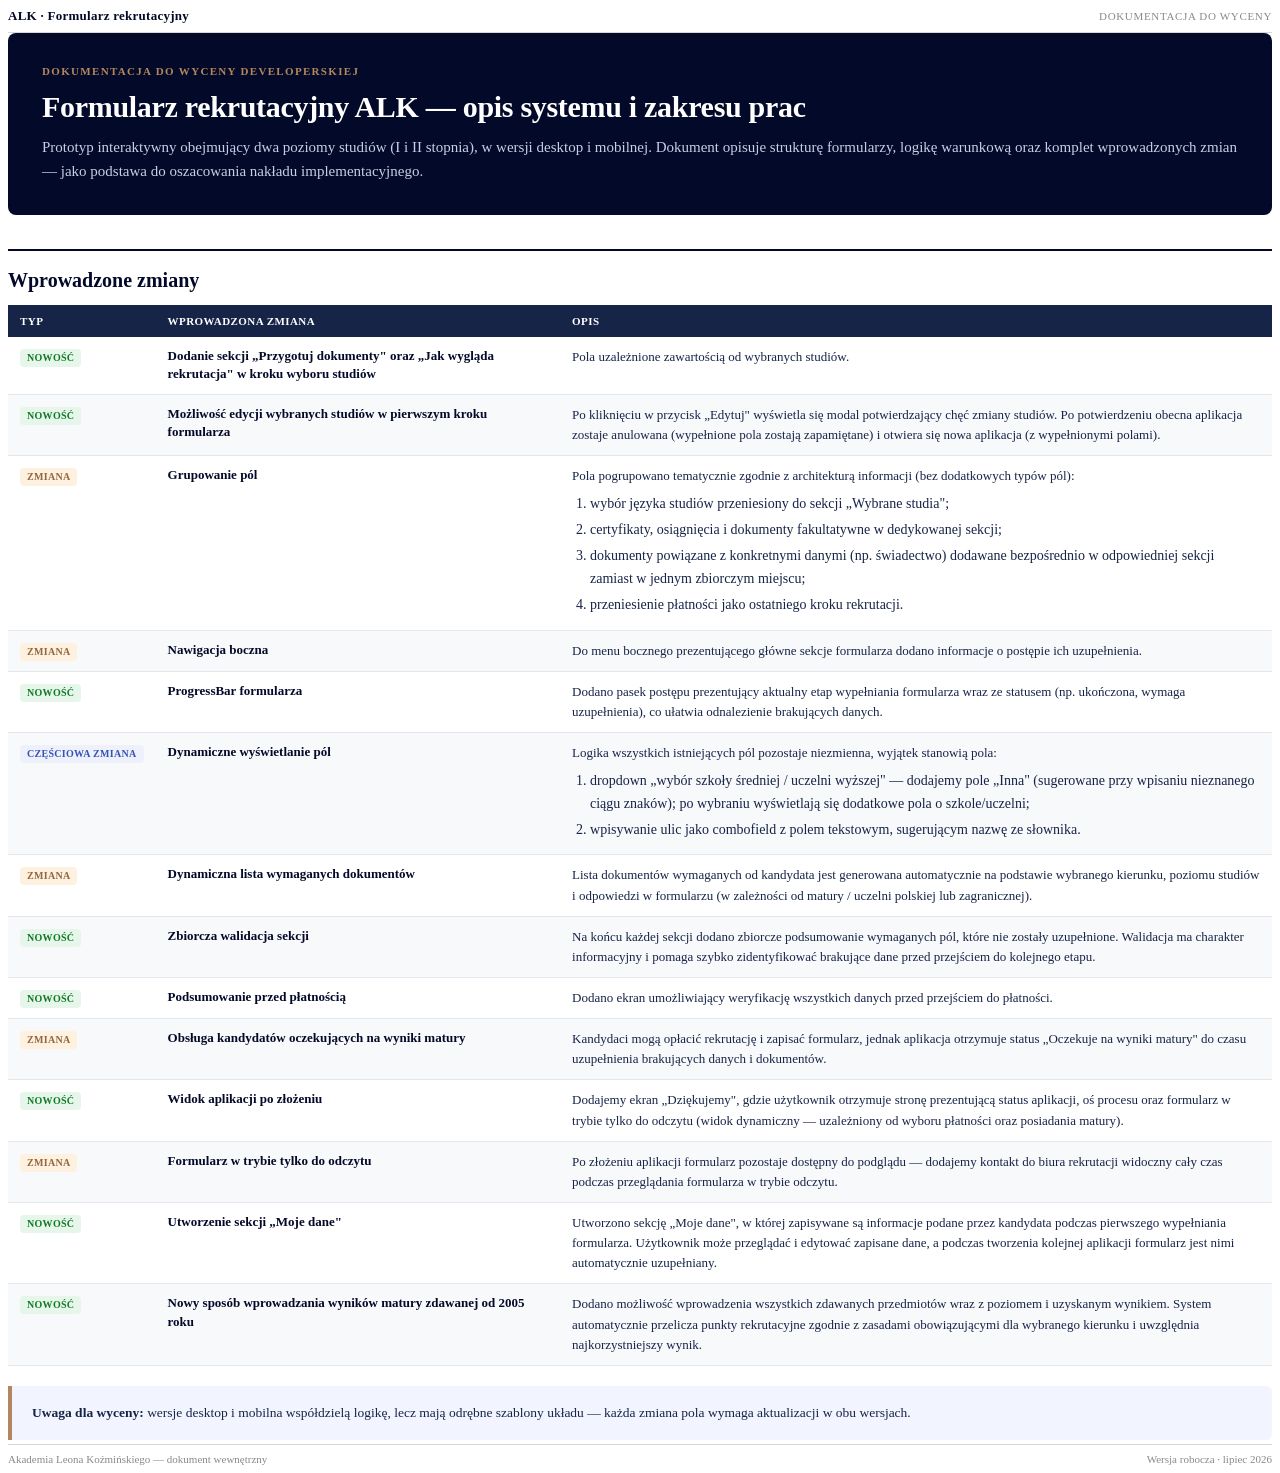
==== Dokumentacja - formularz rekrutacyjny.dc.html @ 892fb426 "Add files via upload" ====
<!DOCTYPE html>
<html>
<head>
<meta charset="utf-8">
<meta name="viewport" content="width=device-width, initial-scale=1">
<script src="./support.js"></script>
</head>
<body>
<x-dc>
<helmet>
  <link rel="stylesheet" href="_ds/alk-design-system-ae29057b-7f9b-48de-879c-d9b3e407c6e5/tokens/fonts.css">
  <link rel="stylesheet" href="_ds/alk-design-system-ae29057b-7f9b-48de-879c-d9b3e407c6e5/tokens/colors.css">
  <link rel="stylesheet" href="_ds/alk-design-system-ae29057b-7f9b-48de-879c-d9b3e407c6e5/tokens/typography.css">
  <link rel="stylesheet" href="_ds/alk-design-system-ae29057b-7f9b-48de-879c-d9b3e407c6e5/tokens/spacing.css">
  <link rel="stylesheet" href="_ds/alk-design-system-ae29057b-7f9b-48de-879c-d9b3e407c6e5/styles.css">
  <style>
    doc-page:not(:defined){visibility:hidden}
    .doc a{color:#A00332;text-decoration:none}
    .doc a:hover{text-decoration:underline}
    .doc h1{font:600 30px/1.2 var(--font-ui,'Open Sans');color:#030928;margin:0 0 6px;letter-spacing:-0.01em}
    .doc h2{font:600 20px/1.3 var(--font-ui,'Open Sans');color:#030928;margin:34px 0 12px;padding-top:16px;border-top:2px solid #030928}
    .doc p,.doc li{font:14px/1.65 var(--font-form,'Roboto');color:#162447;text-wrap:pretty}
    .doc ol{margin:6px 0 0;padding-left:18px}
    .doc li{margin:3px 0}
    .doc table{width:100%;border-collapse:collapse;margin:12px 0;break-inside:auto}
    .doc th{font:600 11px/1.3 var(--font-ui,'Open Sans');text-transform:uppercase;letter-spacing:0.04em;color:#fff;background:#162447;text-align:left;padding:9px 12px}
    .doc td{font:13px/1.55 var(--font-form,'Roboto');color:#162447;padding:10px 12px;border-bottom:1px solid #E4E7F0;vertical-align:top}
    .doc tr:nth-child(even) td{background:#F8F9FB}
    .doc tr{break-inside:avoid}
    .doc .tag{display:inline-block;white-space:nowrap;font:600 10px/1 var(--font-ui,'Open Sans');text-transform:uppercase;letter-spacing:0.03em;padding:4px 7px;border-radius:4px}
    .doc .tag-new{background:#E7F6EA;color:#0F7A24}
    .doc .tag-mod{background:#FFF1E0;color:#91653F}
    .doc .tag-part{background:#EEF1FB;color:#3252B5}
    .doc .change{font:600 13px/1.4 var(--font-ui,'Open Sans');color:#030928}
    .doc .callout{background:#F2F5FF;border-left:4px solid #B4865E;padding:16px 20px;margin:20px 0 4px;border-radius:0 6px 6px 0;break-inside:avoid}
    .doc .callout p{margin:0;font-size:13.5px}
  </style>
</helmet>
<div class="doc">
<x-import component-from-global-scope="doc-page" from="./doc-page.js" margin="0.7in" hint-size="100%,100%">

  <div slot="header" style="display:flex;justify-content:space-between;align-items:center;padding-bottom:8px;border-bottom:1px solid #D8D8DA">
    <span style="font:700 13px var(--font-ui,'Open Sans');color:#030928;letter-spacing:0.02em">ALK · Formularz rekrutacyjny</span>
    <span style="font:11px var(--font-form,'Roboto');color:#89898A;text-transform:uppercase;letter-spacing:0.06em">Dokumentacja do wyceny</span>
  </div>

  <div style="background:#030928;color:#fff;padding:32px 34px;border-radius:8px;margin-bottom:8px">
    <div style="font:600 11px var(--font-ui,'Open Sans');letter-spacing:0.12em;text-transform:uppercase;color:#B4865E;margin-bottom:12px">Dokumentacja do wyceny developerskiej</div>
    <h1 style="color:#fff;font-size:30px;margin:0 0 10px">Formularz rekrutacyjny ALK — opis systemu i zakresu prac</h1>
    <p style="font:15px/1.6 var(--font-form,'Roboto');color:#C7CEE6;margin:0">Prototyp interaktywny obejmujący dwa poziomy studiów (I i II stopnia), w wersji desktop i mobilnej. Dokument opisuje strukturę formularzy, logikę warunkową oraz komplet wprowadzonych zmian — jako podstawa do oszacowania nakładu implementacyjnego.</p>
  </div>

  <h2>Wprowadzone zmiany</h2>
  <table>
    <thead><tr><th style="width:104px">Typ</th><th style="width:32%">Wprowadzona zmiana</th><th>Opis</th></tr></thead>
    <tbody>
      <tr>
        <td><span class="tag tag-new">Nowość</span></td>
        <td class="change">Dodanie sekcji „Przygotuj dokumenty" oraz „Jak wygląda rekrutacja" w kroku wyboru studiów</td>
        <td>Pola uzależnione zawartością od wybranych studiów.</td>
      </tr>
      <tr>
        <td><span class="tag tag-new">Nowość</span></td>
        <td class="change">Możliwość edycji wybranych studiów w pierwszym kroku formularza</td>
        <td>Po kliknięciu w przycisk „Edytuj" wyświetla się modal potwierdzający chęć zmiany studiów. Po potwierdzeniu obecna aplikacja zostaje anulowana (wypełnione pola zostają zapamiętane) i otwiera się nowa aplikacja (z wypełnionymi polami).</td>
      </tr>
      <tr>
        <td><span class="tag tag-mod">Zmiana</span></td>
        <td class="change">Grupowanie pól</td>
        <td>Pola pogrupowano tematycznie zgodnie z architekturą informacji (bez dodatkowych typów pól):
          <ol>
            <li>wybór języka studiów przeniesiony do sekcji „Wybrane studia";</li>
            <li>certyfikaty, osiągnięcia i dokumenty fakultatywne w dedykowanej sekcji;</li>
            <li>dokumenty powiązane z konkretnymi danymi (np. świadectwo) dodawane bezpośrednio w odpowiedniej sekcji zamiast w jednym zbiorczym miejscu;</li>
            <li>przeniesienie płatności jako ostatniego kroku rekrutacji.</li>
          </ol>
        </td>
      </tr>
      <tr>
        <td><span class="tag tag-mod">Zmiana</span></td>
        <td class="change">Nawigacja boczna</td>
        <td>Do menu bocznego prezentującego główne sekcje formularza dodano informacje o postępie ich uzupełnienia.</td>
      </tr>
      <tr>
        <td><span class="tag tag-new">Nowość</span></td>
        <td class="change">ProgressBar formularza</td>
        <td>Dodano pasek postępu prezentujący aktualny etap wypełniania formularza wraz ze statusem (np. ukończona, wymaga uzupełnienia), co ułatwia odnalezienie brakujących danych.</td>
      </tr>
      <tr>
        <td><span class="tag tag-part">Częściowa zmiana</span></td>
        <td class="change">Dynamiczne wyświetlanie pól</td>
        <td>Logika wszystkich istniejących pól pozostaje niezmienna, wyjątek stanowią pola:
          <ol>
            <li>dropdown „wybór szkoły średniej / uczelni wyższej" — dodajemy pole „Inna" (sugerowane przy wpisaniu nieznanego ciągu znaków); po wybraniu wyświetlają się dodatkowe pola o szkole/uczelni;</li>
            <li>wpisywanie ulic jako combofield z polem tekstowym, sugerującym nazwę ze słownika.</li>
          </ol>
        </td>
      </tr>
      <tr>
        <td><span class="tag tag-mod">Zmiana</span></td>
        <td class="change">Dynamiczna lista wymaganych dokumentów</td>
        <td>Lista dokumentów wymaganych od kandydata jest generowana automatycznie na podstawie wybranego kierunku, poziomu studiów i odpowiedzi w formularzu (w zależności od matury / uczelni polskiej lub zagranicznej).</td>
      </tr>
      <tr>
        <td><span class="tag tag-new">Nowość</span></td>
        <td class="change">Zbiorcza walidacja sekcji</td>
        <td>Na końcu każdej sekcji dodano zbiorcze podsumowanie wymaganych pól, które nie zostały uzupełnione. Walidacja ma charakter informacyjny i pomaga szybko zidentyfikować brakujące dane przed przejściem do kolejnego etapu.</td>
      </tr>
      <tr>
        <td><span class="tag tag-new">Nowość</span></td>
        <td class="change">Podsumowanie przed płatnością</td>
        <td>Dodano ekran umożliwiający weryfikację wszystkich danych przed przejściem do płatności.</td>
      </tr>
      <tr>
        <td><span class="tag tag-mod">Zmiana</span></td>
        <td class="change">Obsługa kandydatów oczekujących na wyniki matury</td>
        <td>Kandydaci mogą opłacić rekrutację i zapisać formularz, jednak aplikacja otrzymuje status „Oczekuje na wyniki matury" do czasu uzupełnienia brakujących danych i dokumentów.</td>
      </tr>
      <tr>
        <td><span class="tag tag-new">Nowość</span></td>
        <td class="change">Widok aplikacji po złożeniu</td>
        <td>Dodajemy ekran „Dziękujemy", gdzie użytkownik otrzymuje stronę prezentującą status aplikacji, oś procesu oraz formularz w trybie tylko do odczytu (widok dynamiczny — uzależniony od wyboru płatności oraz posiadania matury).</td>
      </tr>
      <tr>
        <td><span class="tag tag-mod">Zmiana</span></td>
        <td class="change">Formularz w trybie tylko do odczytu</td>
        <td>Po złożeniu aplikacji formularz pozostaje dostępny do podglądu — dodajemy kontakt do biura rekrutacji widoczny cały czas podczas przeglądania formularza w trybie odczytu.</td>
      </tr>
      <tr>
        <td><span class="tag tag-new">Nowość</span></td>
        <td class="change">Utworzenie sekcji „Moje dane"</td>
        <td>Utworzono sekcję „Moje dane", w której zapisywane są informacje podane przez kandydata podczas pierwszego wypełniania formularza. Użytkownik może przeglądać i edytować zapisane dane, a podczas tworzenia kolejnej aplikacji formularz jest nimi automatycznie uzupełniany.</td>
      </tr>
      <tr>
        <td><span class="tag tag-new">Nowość</span></td>
        <td class="change">Nowy sposób wprowadzania wyników matury zdawanej od 2005 roku</td>
        <td>Dodano możliwość wprowadzenia wszystkich zdawanych przedmiotów wraz z poziomem i uzyskanym wynikiem. System automatycznie przelicza punkty rekrutacyjne zgodnie z zasadami obowiązującymi dla wybranego kierunku i uwzględnia najkorzystniejszy wynik.</td>
      </tr>
    </tbody>
  </table>

  <div class="callout"><p><strong>Uwaga dla wyceny:</strong> wersje desktop i mobilna współdzielą logikę, lecz mają odrębne szablony układu — każda zmiana pola wymaga aktualizacji w obu wersjach.</p></div>

  <div slot="footer" style="display:flex;justify-content:space-between;align-items:center;padding-top:8px;border-top:1px solid #D8D8DA">
    <span style="font:11px var(--font-form,'Roboto');color:#89898A">Akademia Leona Koźmińskiego — dokument wewnętrzny</span>
    <span style="font:11px var(--font-form,'Roboto');color:#89898A">Wersja robocza · lipiec 2026</span>
  </div>

</x-import>
</div>
</x-dc>
</body>
</html>
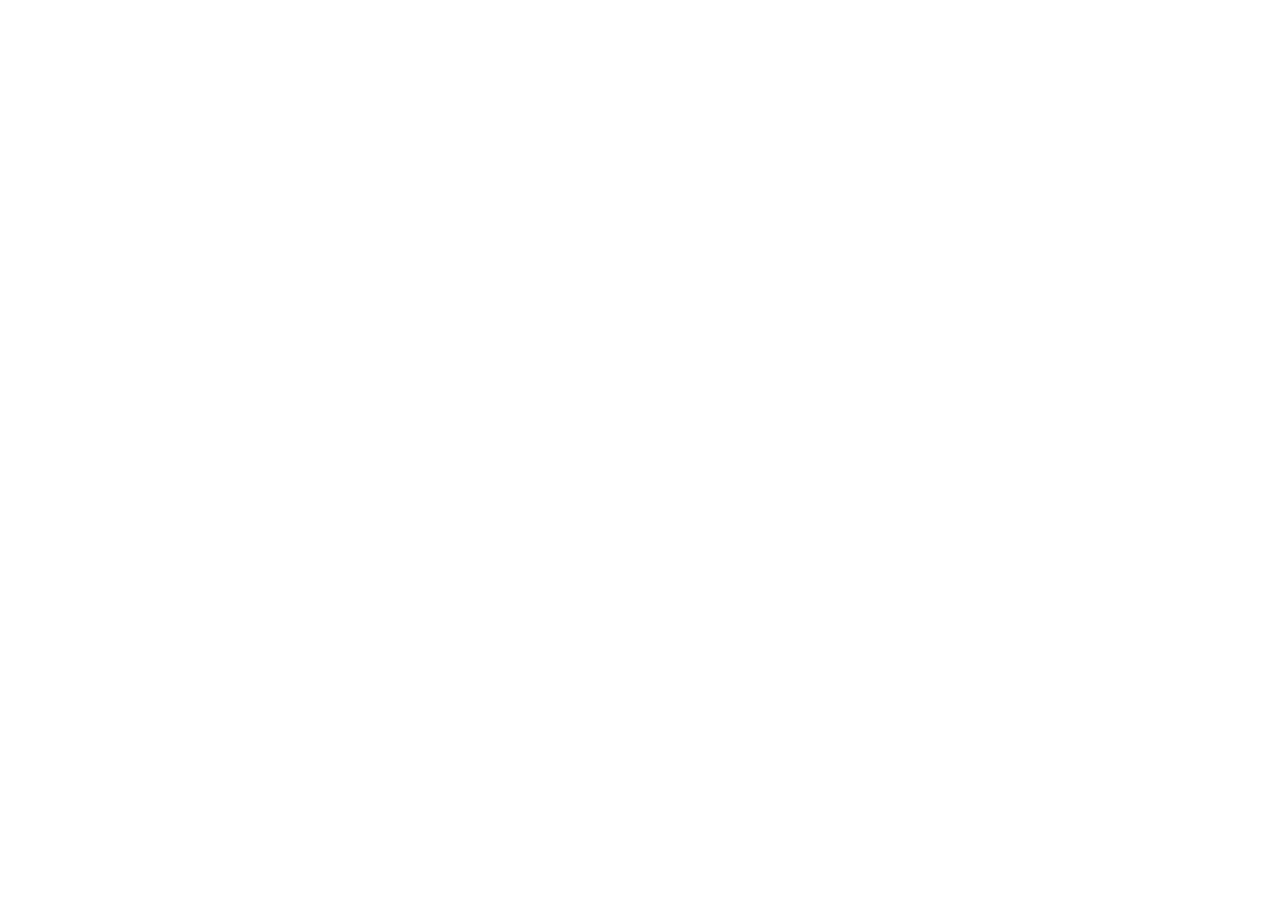
==== commit ab97a195: "Add files via upload" ====
--- a/Dokumentacja - formularz rekrutacyjny.dc.html
+++ b/Dokumentacja - formularz rekrutacyjny.dc.html
@@ -8,11 +8,11 @@
 <body>
 <x-dc>
 <helmet>
-  <link rel="stylesheet" href="_ds/alk-design-system-ae29057b-7f9b-48de-879c-d9b3e407c6e5/tokens/fonts.css">
-  <link rel="stylesheet" href="_ds/alk-design-system-ae29057b-7f9b-48de-879c-d9b3e407c6e5/tokens/colors.css">
-  <link rel="stylesheet" href="_ds/alk-design-system-ae29057b-7f9b-48de-879c-d9b3e407c6e5/tokens/typography.css">
-  <link rel="stylesheet" href="_ds/alk-design-system-ae29057b-7f9b-48de-879c-d9b3e407c6e5/tokens/spacing.css">
-  <link rel="stylesheet" href="_ds/alk-design-system-ae29057b-7f9b-48de-879c-d9b3e407c6e5/styles.css">
+  <link rel="stylesheet" href="fonts.css">
+  <link rel="stylesheet" href="colors.css">
+  <link rel="stylesheet" href="typography.css">
+  <link rel="stylesheet" href="spacing.css">
+  <link rel="stylesheet" href="styles.css">
   <style>
     doc-page:not(:defined){visibility:hidden}
     .doc a{color:#A00332;text-decoration:none}
--- a/fonts.css
+++ b/fonts.css
@@ -0,0 +1,6 @@
+/* ALK — Webfonts
+   Open Sans is the single typeface across the whole system:
+   headings, CTAs, form labels/values, numeric display and editorial italics
+   all use Open Sans (varying weight/style). */
+
+@import url('https://fonts.googleapis.com/css2?family=Open+Sans:ital,wght@0,300;0,400;0,600;0,700;0,800;1,400;1,600;1,700&display=swap');
--- a/colors.css
+++ b/colors.css
@@ -0,0 +1,74 @@
+/* ALK — Color tokens
+   Extracted verbatim from the "Colors" section of LP TDJ-form.fig.
+   Base ramps (Red / Blue / Grayscale) + brand names + semantic aliases. */
+
+:root {
+  /* ---- Brand ---- */
+  --alk-deep-waters: #030928;   /* rgb(3,9,40)     — primary dark, ink */
+  --alk-alumni:      #162447;   /* rgb(22,36,71)   — secondary navy */
+  --alk-space:       #f2f5ff;   /* rgb(242,245,255)— light brand bg / on-dark text */
+  --alk-rubber:      #91653f;   /* rgb(145,101,63) — warm accent (light) */
+  --alk-rubber-dark: #b4865e;   /* rgb(180,134,94) — warm accent (dark mode) */
+
+  /* ---- Red ramp (primary action) ---- */
+  --alk-red-75:  #d69fac;   /* rgb(214,159,172) */
+  --alk-red-100: #c57789;   /* rgb(197,119,137) */
+  --alk-red-200: #a00332;   /* rgb(160,3,50)   — Color_button_new / primary CTA */
+  --alk-red-300: #9b1534;   /* rgb(155,21,52) */
+  --alk-red-400: #6d0f24;   /* rgb(109,15,36) */
+  --alk-red-500: #5f0d20;   /* rgb(95,13,32) */
+  --alk-red-hover: #8a022b; /* rgb(138,2,43)   — CTA hover */
+
+  /* ---- Blue ramp (accent / links) ---- */
+  --alk-blue-75:  #abb8df;   /* rgb(171,184,223) */
+  --alk-blue-100: #899bd2;   /* rgb(137,155,210) */
+  --alk-blue-300: #3352b1;   /* rgb(51,82,177) */
+  --alk-blue-400: #24397c;   /* rgb(36,57,124) */
+  --alk-blue-500: #1f326c;   /* rgb(31,50,108) */
+  --alk-blue-label: #3252b5; /* rgb(50,82,181) — active tab label */
+
+  /* ---- Grayscale (navy-tinted neutrals) ---- */
+  --alk-white: #ffffff;
+  --alk-gray-75:  #a0a5b3;   /* rgb(160,165,179) */
+  --alk-gray-100: #788094;   /* rgb(120,128,148) */
+  --alk-gray-300: #172446;   /* rgb(23,36,70) */
+  --alk-gray-400: #101931;   /* rgb(16,25,49) */
+  --alk-gray-500: #0e162b;   /* rgb(14,22,43) */
+  --alk-black: #000000;
+
+  /* ---- Functional neutrals (from component specs) ---- */
+  --alk-ink:            #202020;  /* rgb(32,32,32)   — label & value text */
+  --alk-placeholder:    #89898a;  /* rgb(137,137,138)— placeholder / muted */
+  --alk-surface:        #ffffff;
+  --alk-surface-subtle: #f8f9fb;  /* rgb(248,249,251)— page / tag fill */
+  --alk-border:         #d8d8da;  /* rgb(216,216,218)— input border */
+  --alk-border-subtle:  #ebeef7;  /* rgb(235,238,247)— tab border */
+  --alk-border-tag:     #e9e9eb;  /* rgb(233,233,235)— tag border */
+  --alk-border-swatch:  #e9ebf8;  /* rgb(233,235,248)— specimen outline */
+
+  /* ---- Semantic states ---- */
+  --alk-focus:   #2c71f6;   /* rgb(44,113,246) — active/focus ring */
+  --alk-error:   #f73b3b;   /* rgb(247,59,59)  — error border & text */
+  --alk-success: #17b530;   /* rgb(23,181,48)  — success */
+
+  /* ---- Semantic aliases (use these in components) ---- */
+  --text-primary:      var(--alk-ink);
+  --text-muted:        var(--alk-placeholder);
+  --text-on-brand:     var(--alk-space);
+  --text-link:         var(--alk-blue-label);
+  --text-error:        var(--alk-error);
+
+  --surface-page:      var(--alk-surface-subtle);
+  --surface-card:      var(--alk-surface);
+  --surface-brand:     var(--alk-deep-waters);
+  --surface-space:     var(--alk-space);
+
+  --border-input:      var(--alk-border);
+  --border-input-active: var(--alk-focus);
+  --border-input-error:  var(--alk-error);
+
+  --action-primary:       var(--alk-red-200);
+  --action-primary-hover: var(--alk-red-hover);
+  --action-on-primary:    var(--alk-space);
+  --accent-warm:          var(--alk-rubber);
+}
--- a/typography.css
+++ b/typography.css
@@ -0,0 +1,54 @@
+/* ALK — Typography tokens
+   Open Sans is the ONLY typeface. Every role differs by weight / size /
+   style, never by family. */
+
+:root {
+  --font-ui:      "Open Sans", -apple-system, BlinkMacSystemFont, "Segoe UI", Roboto, "Helvetica Neue", Arial, sans-serif;
+  --font-form:    var(--font-ui);   /* form controls */
+  --font-numeric: var(--font-ui);   /* numeric display */
+  --font-serif:   var(--font-ui);   /* editorial (set in Open Sans italic) */
+
+  /* Weights */
+  --fw-light: 300; /* @kind font */
+  --fw-regular: 400; /* @kind font */
+  --fw-medium: 500; /* @kind font */
+  --fw-semibold: 600; /* @kind font */
+  --fw-bold: 700; /* @kind font */
+  --fw-extrabold: 800; /* @kind font */
+
+  /* CTA / button label */
+  --type-cta-size: 18px;
+  --type-cta-weight: var(--fw-bold);
+  --type-cta-spacing: 0.02em;      /* letter-spacing on buttons */
+  --type-cta-transform: uppercase; /* ALK CTAs are set in caps */
+
+  /* Section / screen title (Roboto Medium 32) */
+  --type-title-size: 32px;
+  --type-title-weight: var(--fw-medium);
+  --type-title-lh: 1.4;
+
+  /* Form label (Roboto Medium 14) */
+  --type-label-size: 14px;
+  --type-label-weight: var(--fw-medium);
+  --type-label-lh: 1.4;
+
+  /* Input value / helper (Roboto Regular 14) */
+  --type-value-size: 14px;
+  --type-value-weight: var(--fw-regular);
+  --type-value-lh: 1.4;
+
+  /* Tab label (Open Sans SemiBold 18 / 14 mobile) */
+  --type-tab-size: 18px;
+  --type-tab-size-mobile: 14px;
+  --type-tab-weight: var(--fw-semibold);
+
+  /* Body (Open Sans Regular 16) */
+  --type-body-size: 16px;
+  --type-body-weight: var(--fw-regular);
+  --type-body-lh: 1.5;
+
+  /* Editorial display (Lora / Kozminski U SemiBold Italic) */
+  --type-display-size: 32px;
+  --type-display-weight: var(--fw-semibold);
+  --type-display-style: italic;
+}
--- a/spacing.css
+++ b/spacing.css
@@ -0,0 +1,37 @@
+/* ALK — Spacing, radius, borders, effects
+   Radii pulled verbatim from component specs — deliberately small
+   (sharp-cornered corporate minimalism): button 2px, textarea 4px,
+   input/tag 6px. Do NOT round these to an 8px grid. */
+
+:root {
+  /* Spacing scale (observed 4 / 8 / 10 / 12 / 16 / 24 / 40 / 100) */
+  --space-1: 4px;
+  --space-2: 8px;
+  --space-3: 10px;
+  --space-4: 12px;
+  --space-5: 16px;
+  --space-6: 24px;
+  --space-8: 40px;
+  --space-section: 100px;   /* header / section inset used in the kit */
+
+  /* Radii */
+  --radius-button: 2px;
+  --radius-textarea: 4px;
+  --radius-input: 6px;
+  --radius-tag: 6px;
+  --radius-none: 0px;
+
+  /* Borders */
+  --border-w: 1px;
+  --border-w-tab: 1.057px;   /* exact tab stroke from source */
+
+  /* Inset ring helper (inputs use inset box-shadow, not border) */
+  --ring-input:        inset 0 0 0 1px var(--border-input);
+  --ring-input-active: inset 0 0 0 1px var(--border-input-active);
+  --ring-input-error:  inset 0 0 0 1px var(--border-input-error);
+
+  /* Motion — subtle micro-interactions on button icons & hovers */
+  --ease-standard: cubic-bezier(0.4, 0, 0.2, 1); /* @kind other */
+  --dur-fast: 120ms; /* @kind other */
+  --dur-base: 180ms; /* @kind other */
+}
--- a/styles.css
+++ b/styles.css
@@ -0,0 +1,7 @@
+/* ALK Design System — global CSS entry point.
+   Consumers link THIS file only. Keep it a list of @import lines. */
+
+@import "./fonts.css";
+@import "./colors.css";
+@import "./typography.css";
+@import "./spacing.css";
